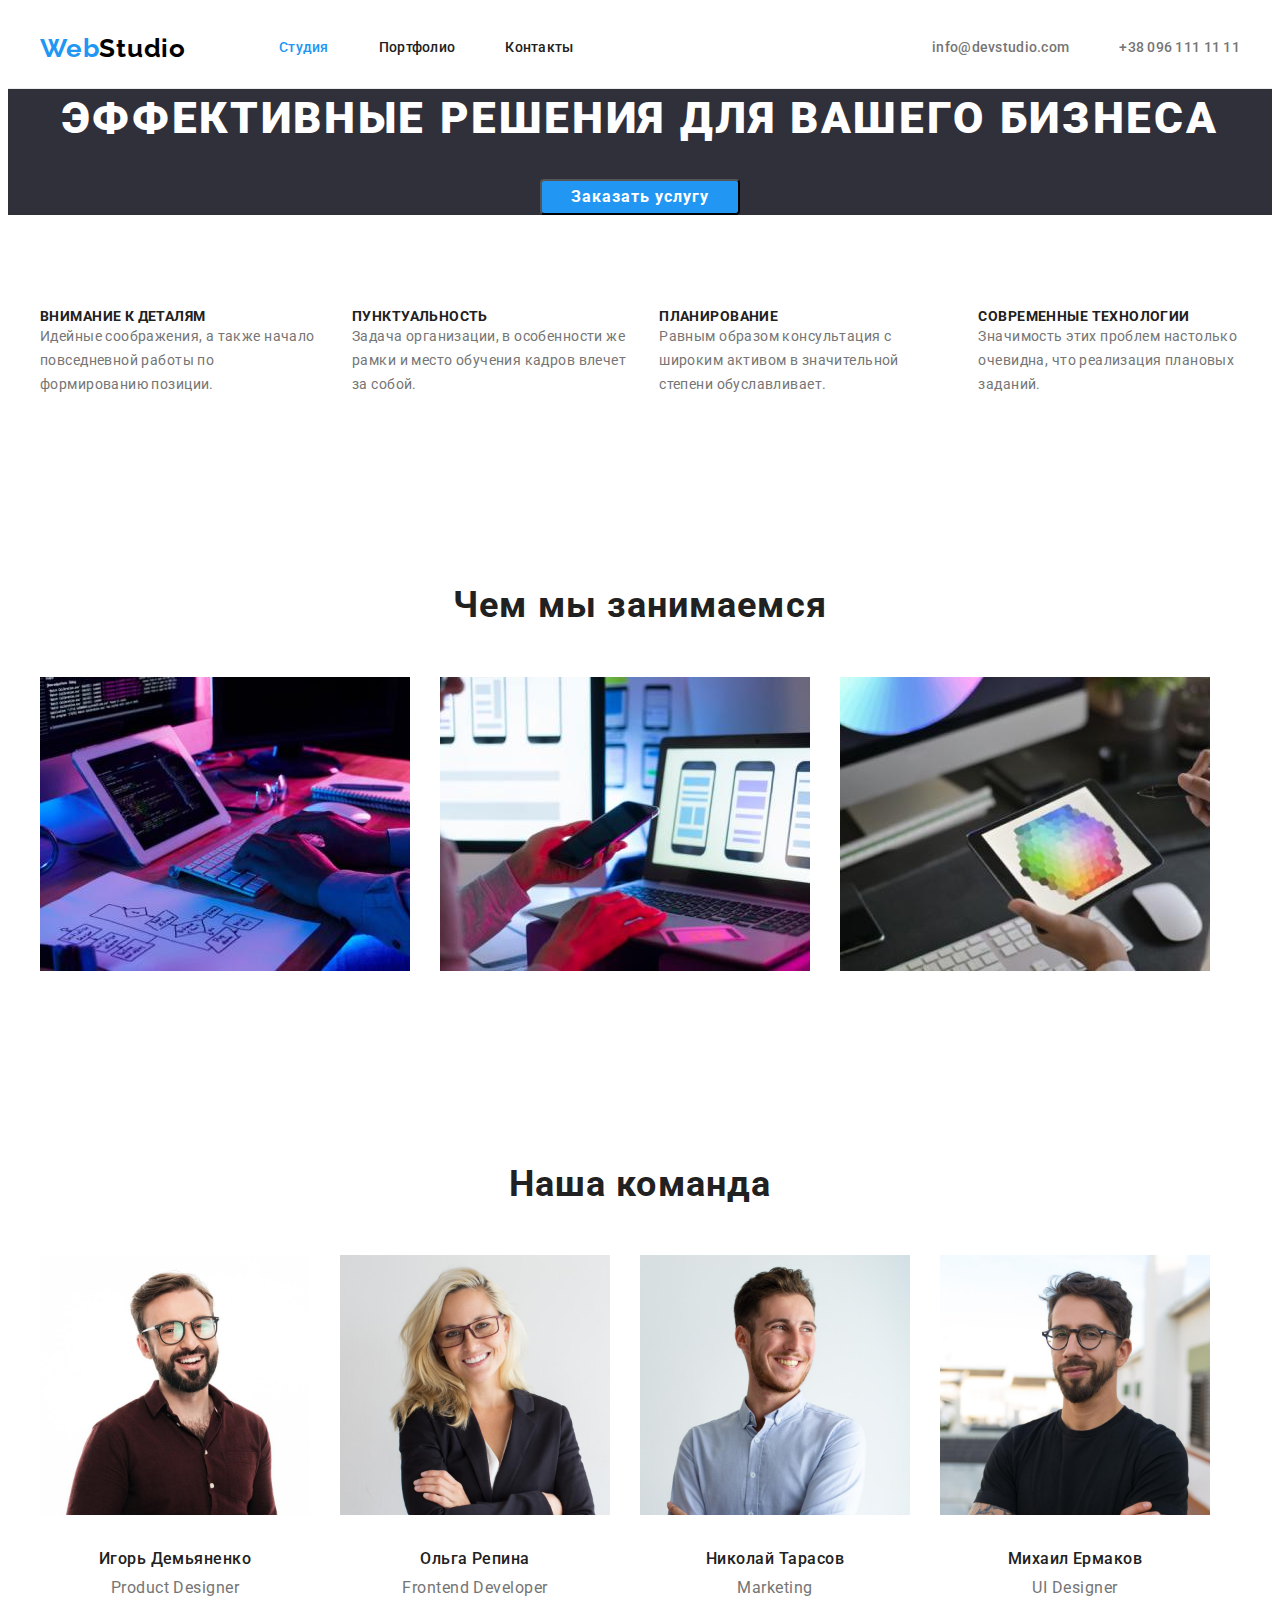
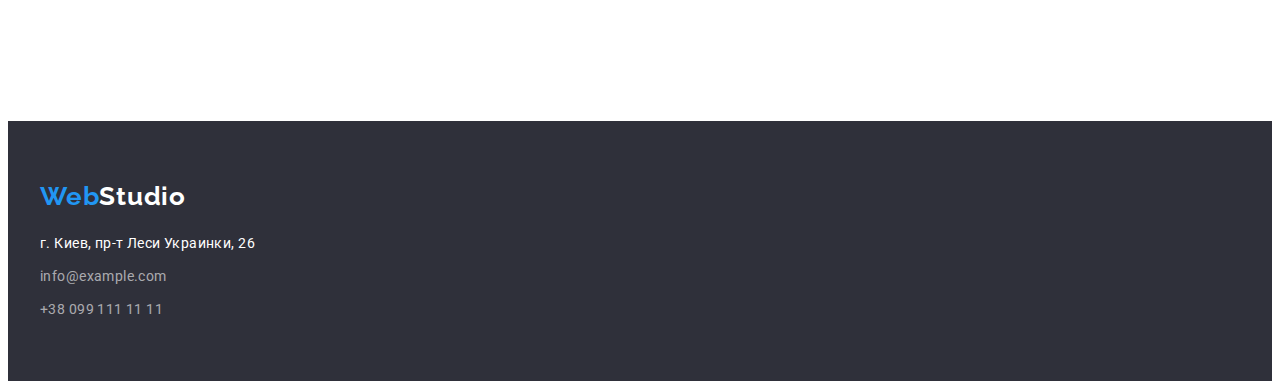
==== index.html @ 8b11ff5e "оформляет индекс и портфолио" ====
<!DOCTYPE html>
<html lang="en">
<head>
    <meta charset="UTF-8">
    <meta http-equiv="X-UA-Compatible" content="IE=edge">
    <meta name="viewport" content="width=device-width, initial-scale=1.0">
    <title>WebStudio</title>
    <link rel="preconnect" href="https://fonts.googleapis.com">
<link rel="preconnect" href="https://fonts.gstatic.com" crossorigin>
<link href="https://fonts.googleapis.com/css2?family=Raleway:wght@700&family=Roboto:wght@400;500;700;900&display=swap" rel="stylesheet">
<link rel="stylesheet" href="https://cdnjs.cloudflare.com/ajax/libs/modern-normalize/1.1.0/modern-normalize.min.css"
integrity="sha512-wpPYUAdjBVSE4KJnH1VR1HeZfpl1ub8YT/NKx4PuQ5NmX2tKuGu6U/JRp5y+Y8XG2tV+wKQpNHVUX03MfMFn9Q=="
crossorigin="anonymous"
referrerpolicy="no-referrer">    
<link rel="stylesheet" href="./css/styles.css">
</head>
<body>
    <header class="header">
        <div class="container header-nav">
            
        <nav class="main-nav">
            
            <a class="logo" href="">Web<span class="primary-logo-color">Studio</span> </a>
        
            <ul class="header-list">
                <li class="header-item"> <a class="header-link current" href="./index.html">Студия</a></li>
                <li class="header-item"> <a class="header-link" href="./portfolio.html">Портфолио</a></li>
                <li class="header-item"> <a class="header-link" href="">Контакты</a></li>
            </ul>
        
        
        </nav>
        <ul class="header-contacts">
            <li class="header-item"><a class="header-contacts-link" href="mailto:info@devstudio.com">info@devstudio.com</a></li>
            <li class="header-item"><a class="header-contacts-link" href="tel:+380961111111">+38 096 111 11 11</a></li>

        </ul>
    </div>
    </header>
    <main>
        <section class="hero">
            <div class="container">
            <h1 class="hero-header">Эффективные решения для вашего бизнеса</h1>
            <button class="hero-btn btn" type="button">Заказать услугу</button>
        </div>
        </section>
        <section>
            <div class="container">
            <ul class="advantages-list">
                <li class="advantage-item">
                    <h3 class="advantage-header">Внимание к деталям</h3>
                    <p class="advantage-text">Идейные соображения, а также начало повседневной работы по формированию позиции.</p>
                </li>
                <li class="advantage-item">
                    <h3 class="advantage-header">Пунктуальность</h3>
                    <p class="advantage-text">Задача организации, в особенности же рамки и место обучения кадров влечет за собой.</p>
                </li>
                <li class="advantage-item">
                    <h3 class="advantage-header">Планирование</h3>
                    <p class="advantage-text">Равным образом консультация с широким активом в значительной степени обуславливает.</p>
                </li>
                <li class="advantage-item">
                    <h3 class="advantage-header">Современные технологии</h3>
                    <p class="advantage-text">Значимость этих проблем настолько очевидна, что реализация плановых заданий.</p>
                </li>
            </ul>
        </div>
        </section>
        <section>  
            <div class="container">
            <h2 class="activity main-title">Чем мы занимаемся</h2>
            <ul class="activity-list">
                <li class="activity-item"><img src="./images/box1.jpg" alt="Написание кода" width="370"></li>
                <li class="activity-item"><img src="./images/box2.jpg" alt="Адаптация к мобильным устройствам" width="370"></li>
                <li class="activity-item"><img src="./images/box3.jpg" alt="Дизайн" width="370">
                </li>
            </ul>
        </div>  
        </section>
        <section>
            <div class="container">
            <h2 class="team main-title">Наша команда</h2>
            <ul class="team-list">
                <li class="team-item">
                    <img class="team-img" src="./images/img.jpg" alt="Игорь Демьяненко" width="270">
                    <h3 class="team-title">Игорь Демьяненко</h3>
                    <p class="team-text">Product Designer</p>
                </li>
                <li class="team-item">
                    <img class="team-img" src="./images/img1.jpg" alt="Ольга Репина" width="270">
                    <h3 class="team-title">Ольга Репина</h3>
                    <p class="team-text">Frontend Developer</p>
                </li>
                <li class="team-item">
                    <img class="team-img" src="./images/img2.jpg" alt="Николай Тарасов" width="270">
                    <h3 class="team-title">Николай Тарасов</h3>
                    <p class="team-text">Marketing</p>
                </li>
                <li class="team-item">
                    <img class="team-img" src="./images/img3.jpg" alt="Михаил Ермаков" width="270">
                    <h3 class="team-title">Михаил Ермаков</h3>
                    <p class="team-text">UI Designer</p>
                </li>
            </ul>
        </div>
        </section>
    </main>
    <footer >
        <section class="footer">
            <div class="container">
        <a class="logo logo-footer" href="">Web<span class="secondary-logo-color">Studio</span> </a>
        <address class="address">г. Киев, пр-т Леси Украинки, 26</address>
        <ul class="footer-list">
            <li class="footer-item"><a class="footer-link" href="mailto:info@example.com">info@example.com</a></li>
            <li class="footer-item"><a class="footer-link" href="tel:+380991111111">+38 099 111 11 11</a></li>
        </ul>
    </div>
        </section>
    </footer>
</body>
</html>
---- css/styles.css ----
:root {
    --accent-color: #2196F3;
    --primary-title-color: #212121;
    --secondary-title-color: #FFFFFF;
    --header-color: #000000;
    --primary-text-color: #757575;
    --contacts-color: rgba(255, 255, 255, 0.6);
}

p, 
h1, 
h2, 
h3, 
h4, 
h5,
h6 {
    margin: 0;
    padding: 0;
}

ul {
    margin: 0;
    padding: 0;
}

body {
    font-family: Roboto, sans-serif ;
    color: var(--primary-text-color);
}
.visually-hidden {
    position: absolute;
    white-space: nowrap;
    width: 1px;
    height: 1px;
    overflow: hidden;
    border: 0;
    padding: 0;
    clip: rect(0 0 0 0);
    clip-path: inset(50%);
    margin: -1px;
}
ul {list-style: none;}
a {text-decoration: none;}

.container {
width: 1200px;
padding-left: 15px;
padding-right: 15px;
margin: 0 auto;
}

.logo {
    margin-right: 93px;
    font-family: Raleway;
    font-weight: 700;
    font-size: 26px;
    line-height: 1.19;
    letter-spacing: 0.03em;
    color: var(--accent-color);
}
.primary-logo-color {
    color: var(--header-color);
}
.btn {
    background-color: var(--accent-color);
    border: 1 px solid transparent ;
border-radius: 4px;
}
/* ...................................header.................................... */
.header {
    border-bottom: 1px solid #ECECEC;
}
.header-nav {
    display: flex;
    align-items: center;
   
}
.main-nav {
    display: flex;
    align-items: center
}
.header-item { 
    font-weight: 500;
    font-size: 14px;
    line-height: 1.14;
    letter-spacing: 0.02em;
    cursor: pointer;
}
.header-item:not(:last-child) {
margin-right: 50px;}

.header-link {
    color: var(--primary-title-color);
    padding-top: 32px;
    padding-bottom: 32px;
    display: block;

}
.current {
    color: var(--accent-color);
}

.header-list {
    display: flex;
}
.header-link:hover, .header-link:focus {
 color: var(--accent-color);   
}
.header-contacts {
    display: flex;
    margin-left: auto;

}
.header-contacts-link {
    color: var(--primary-text-color);

}
.header-contacts-link:hover, .header-contacts-link:focus {
    color: var(--accent-color);
}

/* ...................................hero-main.................................... */
.hero {
    background-color: #2F303A;
}
.hero-header {
    font-weight: 900;
    font-size: 44px;
    line-height: 1.36;
    text-align: center;
    letter-spacing: 0.06em;
    text-transform: uppercase;
    color: var(--secondary-title-color);
    margin-bottom: 30px;
}
.hero-btn {
    font-family: Roboto;
    font-weight: 700;
    font-size: 16px;
    line-height: 1.87;
    width: 200px;
    display: block;
    margin: 0 auto;
    letter-spacing: 0.06em;
    color: var(--secondary-title-color);
    cursor: pointer;

}

/*..................................... advantages.................................. */
.advantage-header {
    font-family: Roboto;
font-weight: 700;
font-size: 14px;
line-height: 1.14;
letter-spacing: 0.03em;
text-transform: uppercase;
color: var(--primary-title-color);
}
.advantage-text {
font-size: 14px;
line-height: 1.71;
letter-spacing: 0.03em;
color: var(--primary-text-color);
}

.advantages-list {
    display: flex;
    padding-top: 94px;
    padding-bottom: 94px;
    
}
.advantage-item:not(:last-child) {
margin-right: 30px;
}
/*..................................... activity.................................. */

.main-title {
    font-weight: 700;
    font-size: 36px;
    line-height: 1.17;
    text-align: center;
    letter-spacing: 0.03em;
    color: var(--primary-title-color);}
    
    .activity {
        margin-bottom: 50px;
    }

.activity-list {
    display: flex;
    padding-bottom: 94px;
}

.activity-item:not(:last-child) {
margin-right: 30px;
}
    /*................................... team ...................................*/
    .main-title {
        padding-top: 94px;
        margin-bottom: 50px;
    }
    .team-list {
        display: flex;
        padding-bottom: 94px;
    }

    .team-item:not(:last-child) {
margin-right: 30px;
    }
.team-img {
    margin-bottom: 30px;
}
.team-title {
    font-weight: 500;
font-size: 16px;
line-height: 1.19;
text-align: center;
letter-spacing: 0.03em;
color: var(--primary-title-color);
margin-bottom: 10px;
}
.team-text {
    font-size: 16px;
line-height: 1.19;
text-align: center;
letter-spacing: 0.03em;
color: var(--primary-text-color);
padding-bottom: 30px;
}
/* .......................................footer ..................................*/
.logo-footer {
    display: block;
    padding-top: 60px;
    margin-bottom: 20px;
}
.address {
    font-style: normal;
    font-size: 14px;
line-height: 1.71;
letter-spacing: 0.03em;
color: var(--secondary-title-color);
margin-bottom: 9px;
}
.footer-item:not(:last-child) {
    margin-bottom: 9px;
}

.footer-link {
    font-size: 14px;
    line-height: 1.71;
    letter-spacing: 0.03em;
    color: rgba(255, 255, 255, 0.6);
}
.footer {
    background-color:  #2F303A;
}
.footer-link:focus, .footer-link:hover {
    color: var(--accent-color);
}
.secondary-logo-color {
    color: var(--secondary-title-color);
}
.footer-list {
    padding-bottom: 60px;
} 
/* .....................................portfolio-buttons............................ */
.portfolio-btn-list {
    display: flex;
    justify-content: center;
    padding-top: 94px;
    padding-bottom: 50px;
}
.portfolio-btn-item:not(:last-child) {
    margin-right: 8px;
}
.portfolio-btn {

    font-family: Roboto;
    font-weight: 500;
font-size: 16px;
line-height: 1.62;
text-align: center;
letter-spacing: 0.03em;
color: var(--primary-title-color);
cursor: pointer;
}

}
.portfolio-btn:hover, .portfolio-btn:focus {
    color: var(--secondary-title-color)
}
/* ...................................projecrs .........................*/
.project-item {
    width: 370px;
}

.projects-list {
    display: flex;
    flex-wrap: wrap;
    /* flex-basis: (100%-60px)/3; */
}
/* .projects-item {
    margin-right: 30px;
    margin-bottom: 30px;
} 

.projects-item:nth-child(3n) {
    margin-right: 0px;
} */
.projects-img {
    margin-bottom: 20px;
}
.
.project-title {
    font-weight: 700;
font-size: 18px;
line-height: 2.0;
letter-spacing: 0.06em;

color: var(--primary-title-color);

margin-bottom: 4px;
}
.project-text {
    font-size: 16px;
line-height: 1.87;
letter-spacing: 0.03em;
padding-bottom: 20px;
}
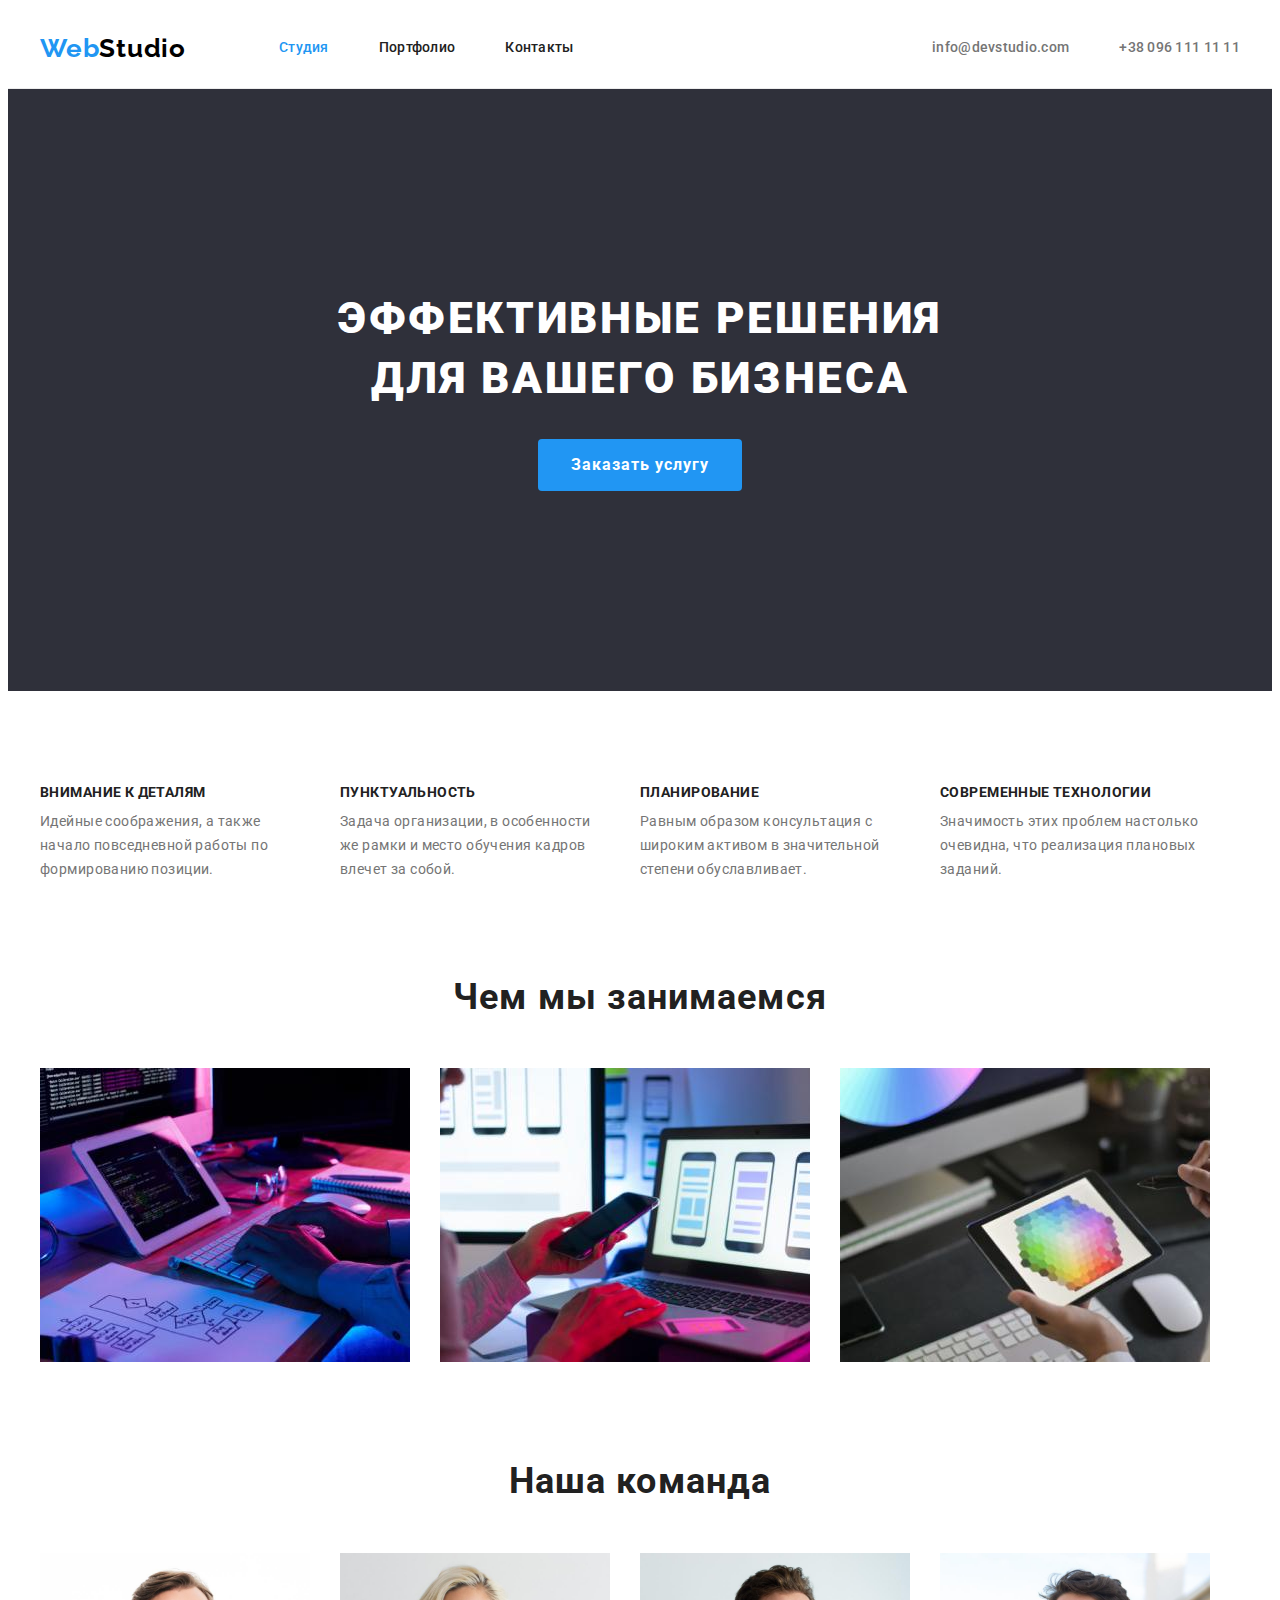
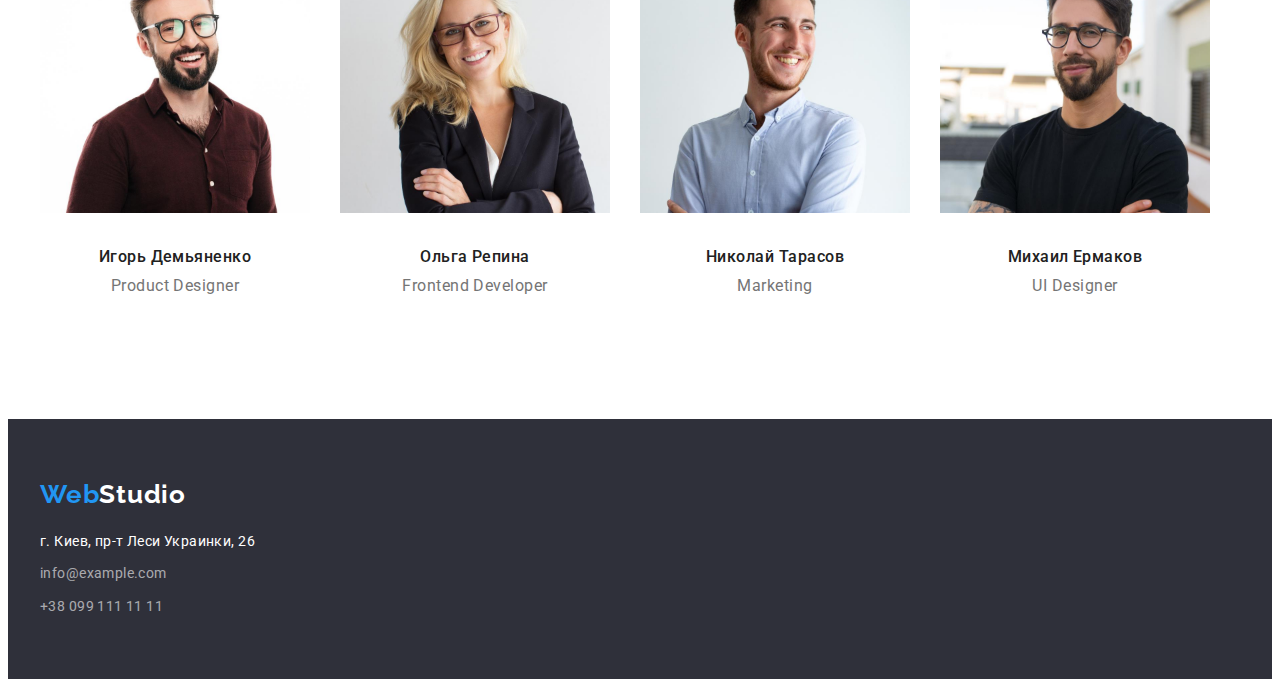
==== commit 56237d5b: "Исправляет ошибки" ====
--- a/index.html
+++ b/index.html
@@ -40,11 +40,11 @@
     <main>
         <section class="hero">
             <div class="container">
-            <h1 class="hero-header">Эффективные решения для вашего бизнеса</h1>
+            <h1 class="hero-header">Эффективные решения <br>для вашего бизнеса</h1>
             <button class="hero-btn btn" type="button">Заказать услугу</button>
         </div>
         </section>
-        <section>
+        <section class="advantages">
             <div class="container">
             <ul class="advantages-list">
                 <li class="advantage-item">
@@ -66,7 +66,7 @@
             </ul>
         </div>
         </section>
-        <section>  
+        <section class="activity-section">  
             <div class="container">
             <h2 class="activity main-title">Чем мы занимаемся</h2>
             <ul class="activity-list">
@@ -77,36 +77,43 @@
             </ul>
         </div>  
         </section>
-        <section>
+        <section class="team-section">
             <div class="container">
             <h2 class="team main-title">Наша команда</h2>
             <ul class="team-list">
                 <li class="team-item">
                     <img class="team-img" src="./images/img.jpg" alt="Игорь Демьяненко" width="270">
+                   <div class="team-description">
                     <h3 class="team-title">Игорь Демьяненко</h3>
                     <p class="team-text">Product Designer</p>
+                </div>
                 </li>
                 <li class="team-item">
                     <img class="team-img" src="./images/img1.jpg" alt="Ольга Репина" width="270">
+                    <div class="team-description">
                     <h3 class="team-title">Ольга Репина</h3>
                     <p class="team-text">Frontend Developer</p>
+                </div>
                 </li>
                 <li class="team-item">
                     <img class="team-img" src="./images/img2.jpg" alt="Николай Тарасов" width="270">
+                    <div class="team-description">
                     <h3 class="team-title">Николай Тарасов</h3>
                     <p class="team-text">Marketing</p>
+                </div>
                 </li>
                 <li class="team-item">
                     <img class="team-img" src="./images/img3.jpg" alt="Михаил Ермаков" width="270">
+                    <div class="team-description">
                     <h3 class="team-title">Михаил Ермаков</h3>
                     <p class="team-text">UI Designer</p>
+                </div>
                 </li>
             </ul>
         </div>
         </section>
     </main>
-    <footer >
-        <section class="footer">
+    <footer class="footer">   
             <div class="container">
         <a class="logo logo-footer" href="">Web<span class="secondary-logo-color">Studio</span> </a>
         <address class="address">г. Киев, пр-т Леси Украинки, 26</address>
@@ -115,7 +122,7 @@
             <li class="footer-item"><a class="footer-link" href="tel:+380991111111">+38 099 111 11 11</a></li>
         </ul>
     </div>
-        </section>
+    
     </footer>
 </body>
 </html>--- a/css/styles.css
+++ b/css/styles.css
@@ -26,6 +26,14 @@
 body {
     font-family: Roboto, sans-serif ;
     color: var(--primary-text-color);
+
+}
+
+.btn {
+    background-color: var(--accent-color);
+    border: 1px solid transparent;
+border-radius: 4px;
+
 }
 .visually-hidden {
     position: absolute;
@@ -61,11 +69,7 @@
 .primary-logo-color {
     color: var(--header-color);
 }
-.btn {
-    background-color: var(--accent-color);
-    border: 1 px solid transparent ;
-border-radius: 4px;
-}
+
 /* ...................................header.................................... */
 .header {
     border-bottom: 1px solid #ECECEC;
@@ -122,6 +126,9 @@
 /* ...................................hero-main.................................... */
 .hero {
     background-color: #2F303A;
+    padding-top: 200px;
+    padding-bottom: 200px;
+
 }
 .hero-header {
     font-weight: 900;
@@ -132,22 +139,28 @@
     text-transform: uppercase;
     color: var(--secondary-title-color);
     margin-bottom: 30px;
+
 }
 .hero-btn {
     font-family: Roboto;
     font-weight: 700;
     font-size: 16px;
     line-height: 1.87;
-    width: 200px;
     display: block;
     margin: 0 auto;
     letter-spacing: 0.06em;
     color: var(--secondary-title-color);
     cursor: pointer;
+    padding: 10px 32px;
 
 }
 
 /*..................................... advantages.................................. */
+.advantages {
+    padding-top: 94px;
+    padding-bottom: 94px;
+}
+
 .advantage-header {
     font-family: Roboto;
 font-weight: 700;
@@ -156,6 +169,7 @@
 letter-spacing: 0.03em;
 text-transform: uppercase;
 color: var(--primary-title-color);
+margin-bottom: 10px;
 }
 .advantage-text {
 font-size: 14px;
@@ -165,16 +179,18 @@
 }
 
 .advantages-list {
-    display: flex;
-    padding-top: 94px;
-    padding-bottom: 94px;
-    
+    display: flex; 
+}
+.advantage-item {
+    width: 270px;
 }
 .advantage-item:not(:last-child) {
 margin-right: 30px;
 }
 /*..................................... activity.................................. */
-
+.activity-section {
+    padding-bottom: 94px;
+}
 .main-title {
     font-weight: 700;
     font-size: 36px;
@@ -189,28 +205,30 @@
 
 .activity-list {
     display: flex;
-    padding-bottom: 94px;
 }
 
 .activity-item:not(:last-child) {
 margin-right: 30px;
 }
     /*................................... team ...................................*/
+    .team-section {
+padding-bottom: 94px;
+    }
+
     .main-title {
-        padding-top: 94px;
         margin-bottom: 50px;
     }
     .team-list {
         display: flex;
-        padding-bottom: 94px;
-    }
-
+    }
+.team-description {
+    padding-top: 30px;
+    padding-bottom: 30px;
+}
     .team-item:not(:last-child) {
 margin-right: 30px;
     }
-.team-img {
-    margin-bottom: 30px;
-}
+
 .team-title {
     font-weight: 500;
 font-size: 16px;
@@ -226,12 +244,10 @@
 text-align: center;
 letter-spacing: 0.03em;
 color: var(--primary-text-color);
-padding-bottom: 30px;
 }
 /* .......................................footer ..................................*/
 .logo-footer {
     display: block;
-    padding-top: 60px;
     margin-bottom: 20px;
 }
 .address {
@@ -254,6 +270,8 @@
 }
 .footer {
     background-color:  #2F303A;
+    padding-top: 60px;
+    padding-bottom: 60px;
 }
 .footer-link:focus, .footer-link:hover {
     color: var(--accent-color);
@@ -261,15 +279,17 @@
 .secondary-logo-color {
     color: var(--secondary-title-color);
 }
-.footer-list {
-    padding-bottom: 60px;
-} 
+
 /* .....................................portfolio-buttons............................ */
+.portfolio {
+    padding-top: 94px;
+    padding-bottom: 94px;
+    margin-bottom: -30px;
+}
 .portfolio-btn-list {
     display: flex;
     justify-content: center;
-    padding-top: 94px;
-    padding-bottom: 50px;
+    margin-bottom: 50px;
 }
 .portfolio-btn-item:not(:last-child) {
     margin-right: 8px;
@@ -283,48 +303,49 @@
 text-align: center;
 letter-spacing: 0.03em;
 color: var(--primary-title-color);
+background-color:  #F5F4FA;
 cursor: pointer;
-}
-
+padding: 6px 22px;
 }
 .portfolio-btn:hover, .portfolio-btn:focus {
-    color: var(--secondary-title-color)
-}
-/* ...................................projecrs .........................*/
-.project-item {
-    width: 370px;
+    color: var(--secondary-title-color);
+    background-color: var(--accent-color);
+}
+
+/* ...................................projects .........................*/
+.project-text {
+    font-size: 16px;
+    line-height: 1.87;
+    letter-spacing: 0.03em; 
 }
 
 .projects-list {
     display: flex;
     flex-wrap: wrap;
-    /* flex-basis: (100%-60px)/3; */
-}
-/* .projects-item {
-    margin-right: 30px;
-    margin-bottom: 30px;
+}
+.projects-item {
+    flex-basis: calc(100% / 3 - 30px);
+margin-right: 30px;
+margin-bottom: 30px;
 } 
 
 .projects-item:nth-child(3n) {
     margin-right: 0px;
-} */
+}
 .projects-img {
-    margin-bottom: 20px;
-}
-.
-.project-title {
-    font-weight: 700;
+    display: block;
+}
+
+
+.title-for-projects {
+ font-weight: 700;
 font-size: 18px;
 line-height: 2.0;
 letter-spacing: 0.06em;
-
-color: var(--primary-title-color);
-
-margin-bottom: 4px;
-}
-.project-text {
-    font-size: 16px;
-line-height: 1.87;
-letter-spacing: 0.03em;
-padding-bottom: 20px;
+color: var(--header-color); 
+margin-bottom: 4px; }
+
+.portfolio-decription {
+    padding: 20px 24px;
+    border: 1px solid #ECECEC;
 }